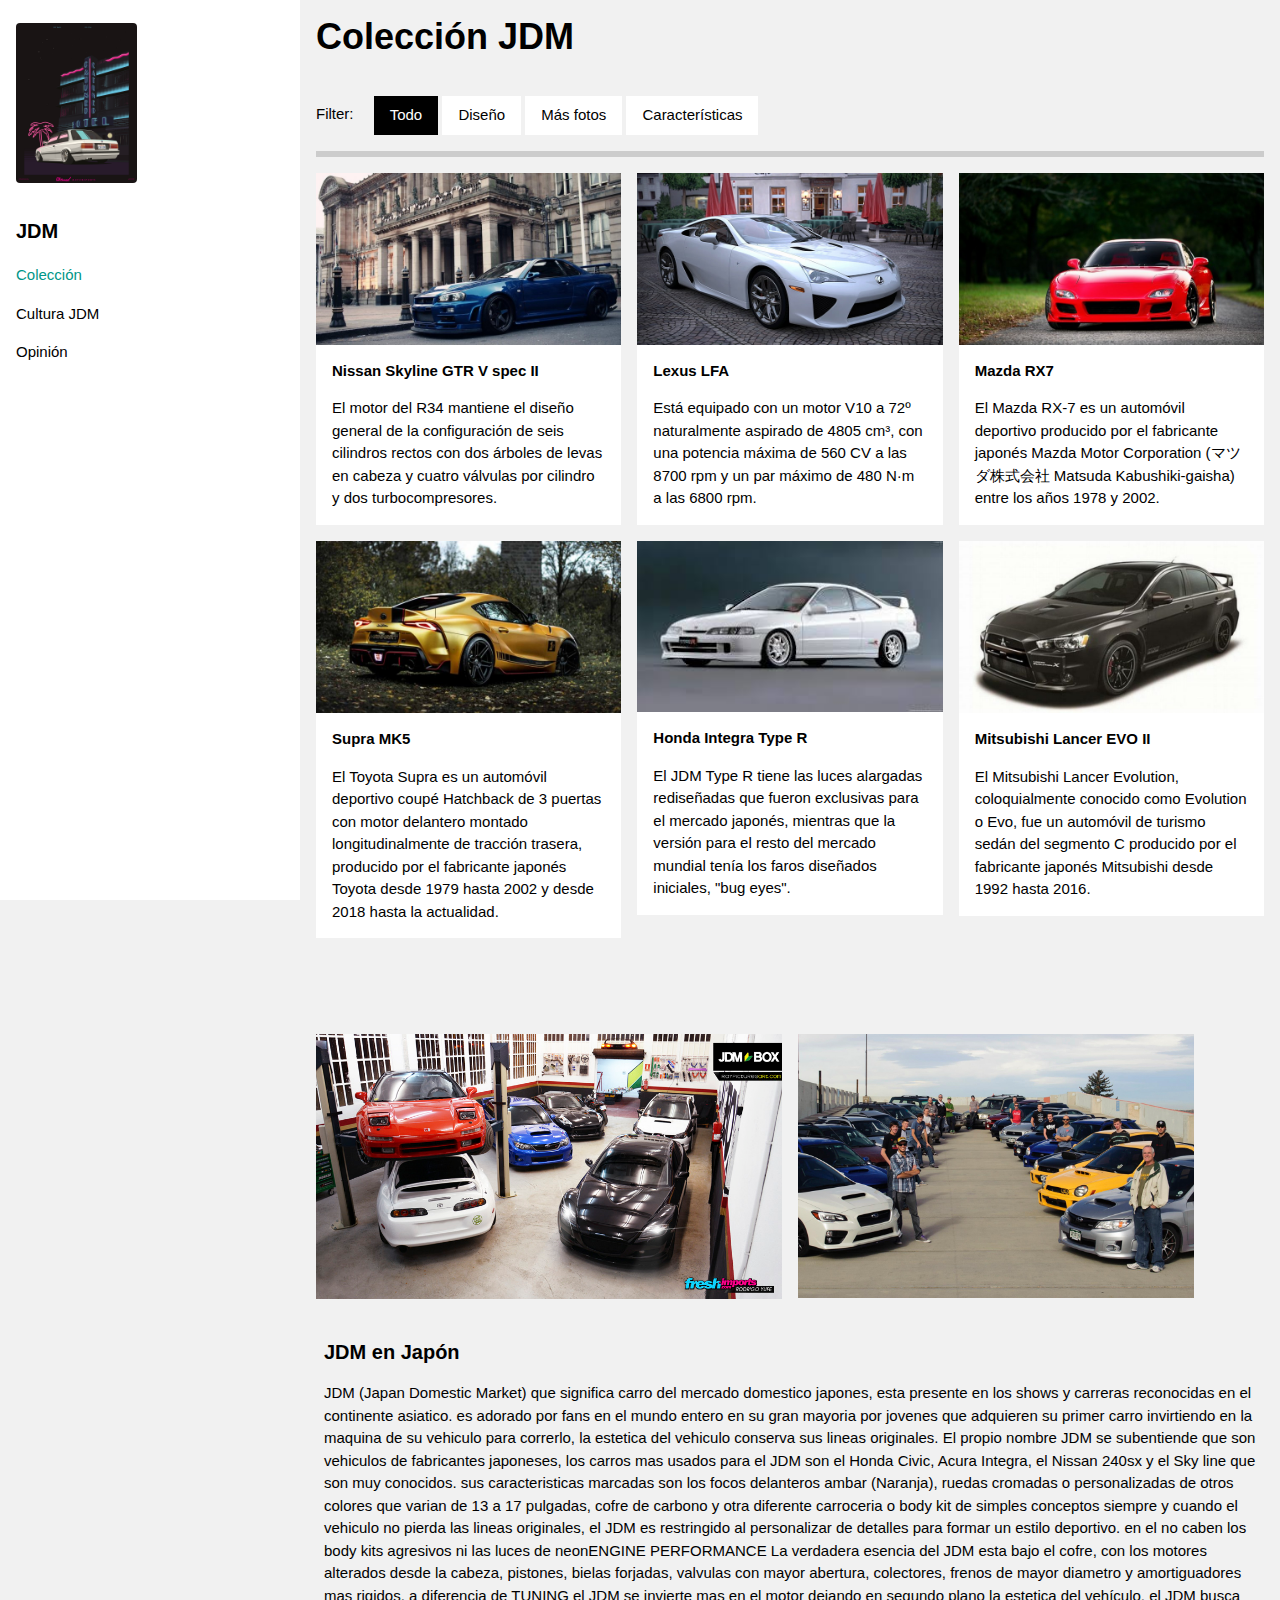
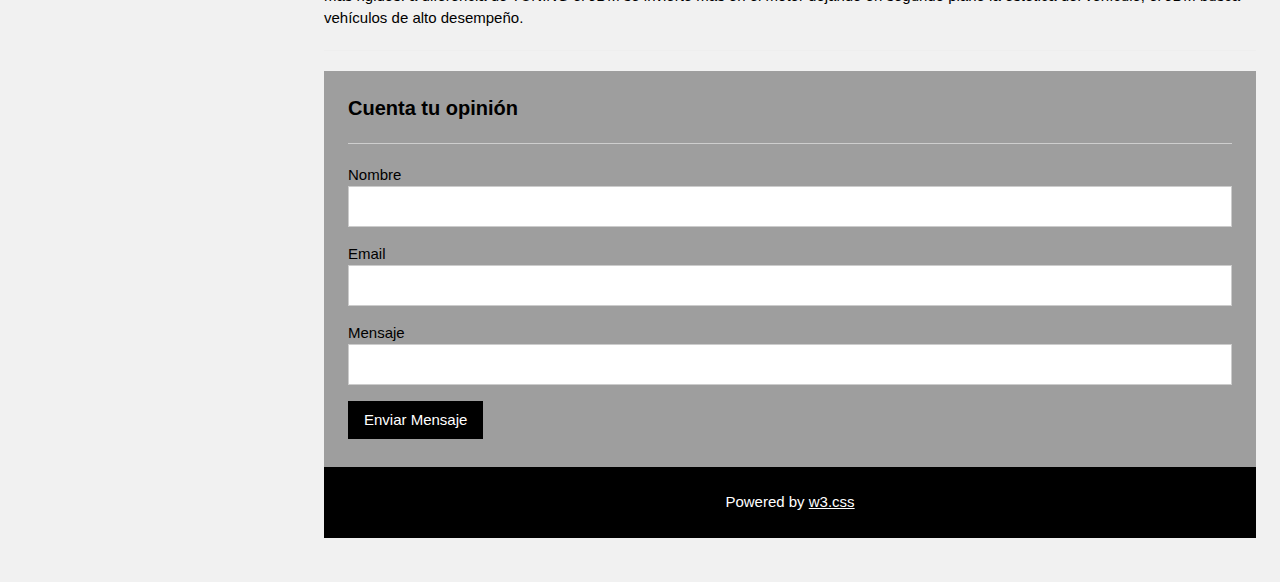
==== index.html @ bf52e8bb "Actividad 2" ====
<!DOCTYPE html>
<html>
<title>JDM Zakariya</title>
<meta charset="UTF-8">
<meta name="viewport" content="width=device-width, initial-scale=1">
<link rel="stylesheet" href="estilo.css">
<link rel="stylesheet" href="googleapi.css">
<link rel="stylesheet" href="cloudflare.css">
<style>
body,h1,h2,h3,h4,h5,h6 {font-family: "Raleway", sans-serif}
</style>
<body class="w3-light-grey w3-content" style="max-width:1600px">

<!-- Sidebar/menu -->
<nav class="w3-sidebar w3-collapse w3-white w3-animate-left" style="z-index:3;width:300px;" id="mySidebar"><br>
  <div class="w3-container">
    <a href="#" onclick="w3_close()" class="w3-hide-large w3-right w3-jumbo w3-padding w3-hover-grey" title="close menu">
      <i class="fa fa-remove"></i>
    </a>
    <img src="img/logo.png" style="width:45%;" class="w3-round"><br><br>
    <h4><b>JDM</b></h4>
  </div>
  <div class="w3-bar-block">
    <a href="#coleccion" onclick="w3_close()" class="w3-bar-item w3-button w3-padding w3-text-teal">Colección</a> 
    <a href="#cultura" onclick="w3_close()" class="w3-bar-item w3-button w3-padding">Cultura JDM</a> 
    <a href="#contact" onclick="w3_close()" class="w3-bar-item w3-button w3-padding">Opinión</a>
  </div>
  
</nav>

<!-- Overlay effect when opening sidebar on small screens -->
<div class="w3-overlay w3-hide-large w3-animate-opacity" onclick="w3_close()" style="cursor:pointer" title="close side menu" id="myOverlay"></div>

<!-- !PAGE CONTENT! -->
<div class="w3-main" style="margin-left:300px">

  <!-- Header -->
  <header id="coleccion">
    <a href="#"><img src="" style="width:65px;" class="w3-circle w3-right w3-margin w3-hide-large w3-hover-opacity"></a>
    <span class="w3-button w3-hide-large w3-xxlarge w3-hover-text-grey" onclick="w3_open()"><i class="fa fa-bars"></i></span>
    <div class="w3-container">
    <h1><b>Colección JDM</b></h1>
    <div class="w3-section w3-bottombar w3-padding-16">
      <span class="w3-margin-right">Filter:</span> 
      <button class="w3-button w3-black">Todo</button>
      <button class="w3-button w3-white">Diseño</button>
      <button class="w3-button w3-white w3-hide-small">Más fotos</button>
      <button class="w3-button w3-white w3-hide-small">Características</button>
    </div>
    </div>
  </header>
  
  <!-- First Photo Grid-->
  <div class="w3-row-padding">
    <div class="w3-third w3-container w3-margin-bottom">
      <img src="img/Nissan Skyline GTR V spec II.jpg" alt="Norway" style="width:100%" class="w3-hover-opacity">
      <div class="w3-container w3-white">
        <p><b>Nissan Skyline GTR V spec II</b></p>
        <p>El motor del R34 mantiene el diseño general de la configuración de seis cilindros rectos con dos árboles de levas en cabeza y cuatro válvulas por cilindro y dos turbocompresores.</p>
      </div>
    </div>
    <div class="w3-third w3-container w3-margin-bottom">
      <img src="img/Lexus LFA.jpg" alt="Norway" style="width:100%" class="w3-hover-opacity">
      <div class="w3-container w3-white">
        <p><b>Lexus LFA</b></p>
        <p>Está equipado con un motor V10 a 72º naturalmente aspirado de 4805 cm³, con una potencia máxima de 560 CV a las 8700 rpm y un par máximo de 480 N·m a las 6800 rpm.</p>
      </div>
    </div>
    <div class="w3-third w3-container">
      <img src="img/Mazda RX7.jpg" alt="Norway" style="width:100%" class="w3-hover-opacity">
      <div class="w3-container w3-white">
        <p><b>Mazda RX7</b></p>
        <p>El Mazda RX-7 es un automóvil deportivo producido por el fabricante japonés Mazda Motor Corporation (マツダ株式会社 Matsuda Kabushiki-gaisha) entre los años 1978 y 2002.</p>
      </div>
    </div>
  </div>
  
  <!-- Second Photo Grid-->
  <div class="w3-row-padding">
    <div class="w3-third w3-container w3-margin-bottom">
      <img src="img/Toyota Supra mk5.jpg" alt="Norway" style="width:100%" class="w3-hover-opacity">
      <div class="w3-container w3-white">
        <p><b>Supra MK5</b></p>
        <p>El Toyota Supra es un automóvil deportivo coupé Hatchback de 3 puertas con motor delantero montado longitudinalmente de tracción trasera, producido por el fabricante japonés Toyota desde 1979 hasta 2002 y desde 2018 hasta la actualidad.</p>
      </div>
    </div>
    <div class="w3-third w3-container w3-margin-bottom">
      <img src="img/Honda Integra Type R.jfif" alt="Norway" style="width:100%" class="w3-hover-opacity">
      <div class="w3-container w3-white">
        <p><b>Honda Integra Type R</b></p>
        <p>El JDM Type R tiene las luces alargadas rediseñadas que fueron exclusivas para el mercado japonés, mientras que la versión para el resto del mercado mundial tenía los faros diseñados iniciales, "bug eyes".</p>
      </div>
    </div>
    <div class="w3-third w3-container">
      <img src="img/Mitsubishi Lancer EVO II.jpg" alt="Norway" style="width:100%" class="w3-hover-opacity">
      <div class="w3-container w3-white">
        <p><b>Mitsubishi Lancer EVO II</b></p>
        <p>El Mitsubishi Lancer Evolution, coloquialmente conocido como Evolution o Evo, fue un automóvil de turismo sedán del segmento C producido por el fabricante japonés Mitsubishi desde 1992 hasta 2016.</p>
      </div>
    </div>
  </div>

  <!-- Pagination -->
  <div class="w3-center w3-padding-32">
  </div>

  <!-- Images of Me -->
  <div class="w3-row-padding w3-padding-16" id="cultura">
    <div class="w3-col m6">
      <img src="img/jdm1.jpg" alt="Me" style="width:100%">
    </div>
    <div class="w3-col m6">
      <img src="img/jdm2.jpg" alt="Me" style="width:85%">
    </div>
  </div>

  <div class="w3-container w3-padding-large" style="margin-bottom:32px">
    <h4><b>JDM en Japón</b></h4>
    <p>JDM (Japan Domestic Market) que significa carro del mercado domestico japones, esta presente en los shows y carreras reconocidas en el continente asiatico. es adorado por fans en el mundo entero en su gran mayoria por jovenes que adquieren su primer carro invirtiendo en la maquina de su vehiculo para correrlo, la estetica del vehiculo conserva sus lineas originales. El propio nombre JDM se subentiende que son vehiculos de fabricantes japoneses, los carros mas usados para el JDM son el Honda Civic, Acura Integra, el Nissan 240sx y el Sky line que son muy conocidos. sus caracteristicas marcadas son los focos delanteros ambar (Naranja), ruedas cromadas o personalizadas de otros colores que varian de 13 a 17 pulgadas, cofre de carbono y otra diferente carroceria o body kit de simples conceptos siempre y cuando el vehiculo no pierda las lineas originales, el JDM es restringido al personalizar de detalles para formar un estilo deportivo. en el no caben los body kits agresivos ni las luces de neonENGINE PERFORMANCE La verdadera esencia del JDM esta bajo el cofre, con los motores alterados desde la cabeza, pistones, bielas forjadas, valvulas con mayor abertura, colectores, frenos de mayor diametro y amortiguadores mas rigidos. a diferencia de TUNING el JDM se invierte mas en el motor dejando en segundo plano la estetica del vehículo, el JDM busca vehículos de alto desempeño.</p>
    <hr>
  
  <!-- Contact Section -->
  <div class="w3-container w3-padding-large w3-grey">
    <h4 id="contact"><b>Cuenta tu opinión</b></h4>
    <hr class="w3-opacity">
    <form action="/action_page.php" target="_blank">
      <div class="w3-section">
        <label>Nombre</label>
        <input class="w3-input w3-border" type="text" name="Name" required>
      </div>
      <div class="w3-section">
        <label>Email</label>
        <input class="w3-input w3-border" type="text" name="Email" required>
      </div>
      <div class="w3-section">
        <label>Mensaje</label>
        <input class="w3-input w3-border" type="text" name="Message" required>
      </div>
      <button type="submit" class="w3-button w3-black w3-margin-bottom">Enviar Mensaje</button>
    </form>
  </div>

  <!-- Footer --> 
  <div class="w3-black w3-center w3-padding-24">Powered by <a href="https://www.w3schools.com/w3css/default.asp" title="W3.CSS" target="_blank" class="w3-hover-opacity">w3.css</a></div>

<!-- End page content -->
</div>

<script>
// Script to open and close sidebar
function w3_open() {
    document.getElementById("mySidebar").style.display = "block";
    document.getElementById("myOverlay").style.display = "block";
}
 
function w3_close() {
    document.getElementById("mySidebar").style.display = "none";
    document.getElementById("myOverlay").style.display = "none";
}
</script>

</body>
</html>
---- estilo.css ----
/* W3.CSS 4.15 December 2020 by Jan Egil and Borge Refsnes */
html{box-sizing:border-box}*,*:before,*:after{box-sizing:inherit}
/* Extract from normalize.css by Nicolas Gallagher and Jonathan Neal git.io/normalize */
html{-ms-text-size-adjust:100%;-webkit-text-size-adjust:100%}body{margin:0}
article,aside,details,figcaption,figure,footer,header,main,menu,nav,section{display:block}summary{display:list-item}
audio,canvas,progress,video{display:inline-block}progress{vertical-align:baseline}
audio:not([controls]){display:none;height:0}[hidden],template{display:none}
a{background-color:transparent}a:active,a:hover{outline-width:0}
abbr[title]{border-bottom:none;text-decoration:underline;text-decoration:underline dotted}
b,strong{font-weight:bolder}dfn{font-style:italic}mark{background:#ff0;color:#000}
small{font-size:80%}sub,sup{font-size:75%;line-height:0;position:relative;vertical-align:baseline}
sub{bottom:-0.25em}sup{top:-0.5em}figure{margin:1em 40px}img{border-style:none}
code,kbd,pre,samp{font-family:monospace,monospace;font-size:1em}hr{box-sizing:content-box;height:0;overflow:visible}
button,input,select,textarea,optgroup{font:inherit;margin:0}optgroup{font-weight:bold}
button,input{overflow:visible}button,select{text-transform:none}
button,[type=button],[type=reset],[type=submit]{-webkit-appearance:button}
button::-moz-focus-inner,[type=button]::-moz-focus-inner,[type=reset]::-moz-focus-inner,[type=submit]::-moz-focus-inner{border-style:none;padding:0}
button:-moz-focusring,[type=button]:-moz-focusring,[type=reset]:-moz-focusring,[type=submit]:-moz-focusring{outline:1px dotted ButtonText}
fieldset{border:1px solid #c0c0c0;margin:0 2px;padding:.35em .625em .75em}
legend{color:inherit;display:table;max-width:100%;padding:0;white-space:normal}textarea{overflow:auto}
[type=checkbox],[type=radio]{padding:0}
[type=number]::-webkit-inner-spin-button,[type=number]::-webkit-outer-spin-button{height:auto}
[type=search]{-webkit-appearance:textfield;outline-offset:-2px}
[type=search]::-webkit-search-decoration{-webkit-appearance:none}
::-webkit-file-upload-button{-webkit-appearance:button;font:inherit}
/* End extract */
html,body{font-family:Verdana,sans-serif;font-size:15px;line-height:1.5}html{overflow-x:hidden}
h1{font-size:36px}h2{font-size:30px}h3{font-size:24px}h4{font-size:20px}h5{font-size:18px}h6{font-size:16px}
.w3-serif{font-family:serif}.w3-sans-serif{font-family:sans-serif}.w3-cursive{font-family:cursive}.w3-monospace{font-family:monospace}
h1,h2,h3,h4,h5,h6{font-family:"Segoe UI",Arial,sans-serif;font-weight:400;margin:10px 0}.w3-wide{letter-spacing:4px}
hr{border:0;border-top:1px solid #eee;margin:20px 0}
.w3-image{max-width:100%;height:auto}img{vertical-align:middle}a{color:inherit}
.w3-table,.w3-table-all{border-collapse:collapse;border-spacing:0;width:100%;display:table}.w3-table-all{border:1px solid #ccc}
.w3-bordered tr,.w3-table-all tr{border-bottom:1px solid #ddd}.w3-striped tbody tr:nth-child(even){background-color:#f1f1f1}
.w3-table-all tr:nth-child(odd){background-color:#fff}.w3-table-all tr:nth-child(even){background-color:#f1f1f1}
.w3-hoverable tbody tr:hover,.w3-ul.w3-hoverable li:hover{background-color:#ccc}.w3-centered tr th,.w3-centered tr td{text-align:center}
.w3-table td,.w3-table th,.w3-table-all td,.w3-table-all th{padding:8px 8px;display:table-cell;text-align:left;vertical-align:top}
.w3-table th:first-child,.w3-table td:first-child,.w3-table-all th:first-child,.w3-table-all td:first-child{padding-left:16px}
.w3-btn,.w3-button{border:none;display:inline-block;padding:8px 16px;vertical-align:middle;overflow:hidden;text-decoration:none;color:inherit;background-color:inherit;text-align:center;cursor:pointer;white-space:nowrap}
.w3-btn:hover{box-shadow:0 8px 16px 0 rgba(0,0,0,0.2),0 6px 20px 0 rgba(0,0,0,0.19)}
.w3-btn,.w3-button{-webkit-touch-callout:none;-webkit-user-select:none;-khtml-user-select:none;-moz-user-select:none;-ms-user-select:none;user-select:none}   
.w3-disabled,.w3-btn:disabled,.w3-button:disabled{cursor:not-allowed;opacity:0.3}.w3-disabled *,:disabled *{pointer-events:none}
.w3-btn.w3-disabled:hover,.w3-btn:disabled:hover{box-shadow:none}
.w3-badge,.w3-tag{background-color:#000;color:#fff;display:inline-block;padding-left:8px;padding-right:8px;text-align:center}.w3-badge{border-radius:50%}
.w3-ul{list-style-type:none;padding:0;margin:0}.w3-ul li{padding:8px 16px;border-bottom:1px solid #ddd}.w3-ul li:last-child{border-bottom:none}
.w3-tooltip,.w3-display-container{position:relative}.w3-tooltip .w3-text{display:none}.w3-tooltip:hover .w3-text{display:inline-block}
.w3-ripple:active{opacity:0.5}.w3-ripple{transition:opacity 0s}
.w3-input{padding:8px;display:block;border:none;border-bottom:1px solid #ccc;width:100%}
.w3-select{padding:9px 0;width:100%;border:none;border-bottom:1px solid #ccc}
.w3-dropdown-click,.w3-dropdown-hover{position:relative;display:inline-block;cursor:pointer}
.w3-dropdown-hover:hover .w3-dropdown-content{display:block}
.w3-dropdown-hover:first-child,.w3-dropdown-click:hover{background-color:#ccc;color:#000}
.w3-dropdown-hover:hover > .w3-button:first-child,.w3-dropdown-click:hover > .w3-button:first-child{background-color:#ccc;color:#000}
.w3-dropdown-content{cursor:auto;color:#000;background-color:#fff;display:none;position:absolute;min-width:160px;margin:0;padding:0;z-index:1}
.w3-check,.w3-radio{width:24px;height:24px;position:relative;top:6px}
.w3-sidebar{height:100%;width:200px;background-color:#fff;position:fixed!important;z-index:1;overflow:auto}
.w3-bar-block .w3-dropdown-hover,.w3-bar-block .w3-dropdown-click{width:100%}
.w3-bar-block .w3-dropdown-hover .w3-dropdown-content,.w3-bar-block .w3-dropdown-click .w3-dropdown-content{min-width:100%}
.w3-bar-block .w3-dropdown-hover .w3-button,.w3-bar-block .w3-dropdown-click .w3-button{width:100%;text-align:left;padding:8px 16px}
.w3-main,#main{transition:margin-left .4s}
.w3-modal{z-index:3;display:none;padding-top:100px;position:fixed;left:0;top:0;width:100%;height:100%;overflow:auto;background-color:rgb(0,0,0);background-color:rgba(0,0,0,0.4)}
.w3-modal-content{margin:auto;background-color:#fff;position:relative;padding:0;outline:0;width:600px}
.w3-bar{width:100%;overflow:hidden}.w3-center .w3-bar{display:inline-block;width:auto}
.w3-bar .w3-bar-item{padding:8px 16px;float:left;width:auto;border:none;display:block;outline:0}
.w3-bar .w3-dropdown-hover,.w3-bar .w3-dropdown-click{position:static;float:left}
.w3-bar .w3-button{white-space:normal}
.w3-bar-block .w3-bar-item{width:100%;display:block;padding:8px 16px;text-align:left;border:none;white-space:normal;float:none;outline:0}
.w3-bar-block.w3-center .w3-bar-item{text-align:center}.w3-block{display:block;width:100%}
.w3-responsive{display:block;overflow-x:auto}
.w3-container:after,.w3-container:before,.w3-panel:after,.w3-panel:before,.w3-row:after,.w3-row:before,.w3-row-padding:after,.w3-row-padding:before,
.w3-cell-row:before,.w3-cell-row:after,.w3-clear:after,.w3-clear:before,.w3-bar:before,.w3-bar:after{content:"";display:table;clear:both}
.w3-col,.w3-half,.w3-third,.w3-twothird,.w3-threequarter,.w3-quarter{float:left;width:100%}
.w3-col.s1{width:8.33333%}.w3-col.s2{width:16.66666%}.w3-col.s3{width:24.99999%}.w3-col.s4{width:33.33333%}
.w3-col.s5{width:41.66666%}.w3-col.s6{width:49.99999%}.w3-col.s7{width:58.33333%}.w3-col.s8{width:66.66666%}
.w3-col.s9{width:74.99999%}.w3-col.s10{width:83.33333%}.w3-col.s11{width:91.66666%}.w3-col.s12{width:99.99999%}
@media (min-width:601px){.w3-col.m1{width:8.33333%}.w3-col.m2{width:16.66666%}.w3-col.m3,.w3-quarter{width:24.99999%}.w3-col.m4,.w3-third{width:33.33333%}
.w3-col.m5{width:41.66666%}.w3-col.m6,.w3-half{width:49.99999%}.w3-col.m7{width:58.33333%}.w3-col.m8,.w3-twothird{width:66.66666%}
.w3-col.m9,.w3-threequarter{width:74.99999%}.w3-col.m10{width:83.33333%}.w3-col.m11{width:91.66666%}.w3-col.m12{width:99.99999%}}
@media (min-width:993px){.w3-col.l1{width:8.33333%}.w3-col.l2{width:16.66666%}.w3-col.l3{width:24.99999%}.w3-col.l4{width:33.33333%}
.w3-col.l5{width:41.66666%}.w3-col.l6{width:49.99999%}.w3-col.l7{width:58.33333%}.w3-col.l8{width:66.66666%}
.w3-col.l9{width:74.99999%}.w3-col.l10{width:83.33333%}.w3-col.l11{width:91.66666%}.w3-col.l12{width:99.99999%}}
.w3-rest{overflow:hidden}.w3-stretch{margin-left:-16px;margin-right:-16px}
.w3-content,.w3-auto{margin-left:auto;margin-right:auto}.w3-content{max-width:980px}.w3-auto{max-width:1140px}
.w3-cell-row{display:table;width:100%}.w3-cell{display:table-cell}
.w3-cell-top{vertical-align:top}.w3-cell-middle{vertical-align:middle}.w3-cell-bottom{vertical-align:bottom}
.w3-hide{display:none!important}.w3-show-block,.w3-show{display:block!important}.w3-show-inline-block{display:inline-block!important}
@media (max-width:1205px){.w3-auto{max-width:95%}}
@media (max-width:600px){.w3-modal-content{margin:0 10px;width:auto!important}.w3-modal{padding-top:30px}
.w3-dropdown-hover.w3-mobile .w3-dropdown-content,.w3-dropdown-click.w3-mobile .w3-dropdown-content{position:relative}	
.w3-hide-small{display:none!important}.w3-mobile{display:block;width:100%!important}.w3-bar-item.w3-mobile,.w3-dropdown-hover.w3-mobile,.w3-dropdown-click.w3-mobile{text-align:center}
.w3-dropdown-hover.w3-mobile,.w3-dropdown-hover.w3-mobile .w3-btn,.w3-dropdown-hover.w3-mobile .w3-button,.w3-dropdown-click.w3-mobile,.w3-dropdown-click.w3-mobile .w3-btn,.w3-dropdown-click.w3-mobile .w3-button{width:100%}}
@media (max-width:768px){.w3-modal-content{width:500px}.w3-modal{padding-top:50px}}
@media (min-width:993px){.w3-modal-content{width:900px}.w3-hide-large{display:none!important}.w3-sidebar.w3-collapse{display:block!important}}
@media (max-width:992px) and (min-width:601px){.w3-hide-medium{display:none!important}}
@media (max-width:992px){.w3-sidebar.w3-collapse{display:none}.w3-main{margin-left:0!important;margin-right:0!important}.w3-auto{max-width:100%}}
.w3-top,.w3-bottom{position:fixed;width:100%;z-index:1}.w3-top{top:0}.w3-bottom{bottom:0}
.w3-overlay{position:fixed;display:none;width:100%;height:100%;top:0;left:0;right:0;bottom:0;background-color:rgba(0,0,0,0.5);z-index:2}
.w3-display-topleft{position:absolute;left:0;top:0}.w3-display-topright{position:absolute;right:0;top:0}
.w3-display-bottomleft{position:absolute;left:0;bottom:0}.w3-display-bottomright{position:absolute;right:0;bottom:0}
.w3-display-middle{position:absolute;top:50%;left:50%;transform:translate(-50%,-50%);-ms-transform:translate(-50%,-50%)}
.w3-display-left{position:absolute;top:50%;left:0%;transform:translate(0%,-50%);-ms-transform:translate(-0%,-50%)}
.w3-display-right{position:absolute;top:50%;right:0%;transform:translate(0%,-50%);-ms-transform:translate(0%,-50%)}
.w3-display-topmiddle{position:absolute;left:50%;top:0;transform:translate(-50%,0%);-ms-transform:translate(-50%,0%)}
.w3-display-bottommiddle{position:absolute;left:50%;bottom:0;transform:translate(-50%,0%);-ms-transform:translate(-50%,0%)}
.w3-display-container:hover .w3-display-hover{display:block}.w3-display-container:hover span.w3-display-hover{display:inline-block}.w3-display-hover{display:none}
.w3-display-position{position:absolute}
.w3-circle{border-radius:50%}
.w3-round-small{border-radius:2px}.w3-round,.w3-round-medium{border-radius:4px}.w3-round-large{border-radius:8px}.w3-round-xlarge{border-radius:16px}.w3-round-xxlarge{border-radius:32px}
.w3-row-padding,.w3-row-padding>.w3-half,.w3-row-padding>.w3-third,.w3-row-padding>.w3-twothird,.w3-row-padding>.w3-threequarter,.w3-row-padding>.w3-quarter,.w3-row-padding>.w3-col{padding:0 8px}
.w3-container,.w3-panel{padding:0.01em 16px}.w3-panel{margin-top:16px;margin-bottom:16px}
.w3-code,.w3-codespan{font-family:Consolas,"courier new";font-size:16px}
.w3-code{width:auto;background-color:#fff;padding:8px 12px;border-left:4px solid #4CAF50;word-wrap:break-word}
.w3-codespan{color:crimson;background-color:#f1f1f1;padding-left:4px;padding-right:4px;font-size:110%}
.w3-card,.w3-card-2{box-shadow:0 2px 5px 0 rgba(0,0,0,0.16),0 2px 10px 0 rgba(0,0,0,0.12)}
.w3-card-4,.w3-hover-shadow:hover{box-shadow:0 4px 10px 0 rgba(0,0,0,0.2),0 4px 20px 0 rgba(0,0,0,0.19)}
.w3-spin{animation:w3-spin 2s infinite linear}@keyframes w3-spin{0%{transform:rotate(0deg)}100%{transform:rotate(359deg)}}
.w3-animate-fading{animation:fading 10s infinite}@keyframes fading{0%{opacity:0}50%{opacity:1}100%{opacity:0}}
.w3-animate-opacity{animation:opac 0.8s}@keyframes opac{from{opacity:0} to{opacity:1}}
.w3-animate-top{position:relative;animation:animatetop 0.4s}@keyframes animatetop{from{top:-300px;opacity:0} to{top:0;opacity:1}}
.w3-animate-left{position:relative;animation:animateleft 0.4s}@keyframes animateleft{from{left:-300px;opacity:0} to{left:0;opacity:1}}
.w3-animate-right{position:relative;animation:animateright 0.4s}@keyframes animateright{from{right:-300px;opacity:0} to{right:0;opacity:1}}
.w3-animate-bottom{position:relative;animation:animatebottom 0.4s}@keyframes animatebottom{from{bottom:-300px;opacity:0} to{bottom:0;opacity:1}}
.w3-animate-zoom {animation:animatezoom 0.6s}@keyframes animatezoom{from{transform:scale(0)} to{transform:scale(1)}}
.w3-animate-input{transition:width 0.4s ease-in-out}.w3-animate-input:focus{width:100%!important}
.w3-opacity,.w3-hover-opacity:hover{opacity:0.60}.w3-opacity-off,.w3-hover-opacity-off:hover{opacity:1}
.w3-opacity-max{opacity:0.25}.w3-opacity-min{opacity:0.75}
.w3-greyscale-max,.w3-grayscale-max,.w3-hover-greyscale:hover,.w3-hover-grayscale:hover{filter:grayscale(100%)}
.w3-greyscale,.w3-grayscale{filter:grayscale(75%)}.w3-greyscale-min,.w3-grayscale-min{filter:grayscale(50%)}
.w3-sepia{filter:sepia(75%)}.w3-sepia-max,.w3-hover-sepia:hover{filter:sepia(100%)}.w3-sepia-min{filter:sepia(50%)}
.w3-tiny{font-size:10px!important}.w3-small{font-size:12px!important}.w3-medium{font-size:15px!important}.w3-large{font-size:18px!important}
.w3-xlarge{font-size:24px!important}.w3-xxlarge{font-size:36px!important}.w3-xxxlarge{font-size:48px!important}.w3-jumbo{font-size:64px!important}
.w3-left-align{text-align:left!important}.w3-right-align{text-align:right!important}.w3-justify{text-align:justify!important}.w3-center{text-align:center!important}
.w3-border-0{border:0!important}.w3-border{border:1px solid #ccc!important}
.w3-border-top{border-top:1px solid #ccc!important}.w3-border-bottom{border-bottom:1px solid #ccc!important}
.w3-border-left{border-left:1px solid #ccc!important}.w3-border-right{border-right:1px solid #ccc!important}
.w3-topbar{border-top:6px solid #ccc!important}.w3-bottombar{border-bottom:6px solid #ccc!important}
.w3-leftbar{border-left:6px solid #ccc!important}.w3-rightbar{border-right:6px solid #ccc!important}
.w3-section,.w3-code{margin-top:16px!important;margin-bottom:16px!important}
.w3-margin{margin:16px!important}.w3-margin-top{margin-top:16px!important}.w3-margin-bottom{margin-bottom:16px!important}
.w3-margin-left{margin-left:16px!important}.w3-margin-right{margin-right:16px!important}
.w3-padding-small{padding:4px 8px!important}.w3-padding{padding:8px 16px!important}.w3-padding-large{padding:12px 24px!important}
.w3-padding-16{padding-top:16px!important;padding-bottom:16px!important}.w3-padding-24{padding-top:24px!important;padding-bottom:24px!important}
.w3-padding-32{padding-top:32px!important;padding-bottom:32px!important}.w3-padding-48{padding-top:48px!important;padding-bottom:48px!important}
.w3-padding-64{padding-top:64px!important;padding-bottom:64px!important}
.w3-padding-top-64{padding-top:64px!important}.w3-padding-top-48{padding-top:48px!important}
.w3-padding-top-32{padding-top:32px!important}.w3-padding-top-24{padding-top:24px!important}
.w3-left{float:left!important}.w3-right{float:right!important}
.w3-button:hover{color:#000!important;background-color:#ccc!important}
.w3-transparent,.w3-hover-none:hover{background-color:transparent!important}
.w3-hover-none:hover{box-shadow:none!important}
/* Colors */
.w3-amber,.w3-hover-amber:hover{color:#000!important;background-color:#ffc107!important}
.w3-aqua,.w3-hover-aqua:hover{color:#000!important;background-color:#00ffff!important}
.w3-blue,.w3-hover-blue:hover{color:#fff!important;background-color:#2196F3!important}
.w3-light-blue,.w3-hover-light-blue:hover{color:#000!important;background-color:#87CEEB!important}
.w3-brown,.w3-hover-brown:hover{color:#fff!important;background-color:#795548!important}
.w3-cyan,.w3-hover-cyan:hover{color:#000!important;background-color:#00bcd4!important}
.w3-blue-grey,.w3-hover-blue-grey:hover,.w3-blue-gray,.w3-hover-blue-gray:hover{color:#fff!important;background-color:#607d8b!important}
.w3-green,.w3-hover-green:hover{color:#fff!important;background-color:#4CAF50!important}
.w3-light-green,.w3-hover-light-green:hover{color:#000!important;background-color:#8bc34a!important}
.w3-indigo,.w3-hover-indigo:hover{color:#fff!important;background-color:#3f51b5!important}
.w3-khaki,.w3-hover-khaki:hover{color:#000!important;background-color:#f0e68c!important}
.w3-lime,.w3-hover-lime:hover{color:#000!important;background-color:#cddc39!important}
.w3-orange,.w3-hover-orange:hover{color:#000!important;background-color:#ff9800!important}
.w3-deep-orange,.w3-hover-deep-orange:hover{color:#fff!important;background-color:#ff5722!important}
.w3-pink,.w3-hover-pink:hover{color:#fff!important;background-color:#e91e63!important}
.w3-purple,.w3-hover-purple:hover{color:#fff!important;background-color:#9c27b0!important}
.w3-deep-purple,.w3-hover-deep-purple:hover{color:#fff!important;background-color:#673ab7!important}
.w3-red,.w3-hover-red:hover{color:#fff!important;background-color:#f44336!important}
.w3-sand,.w3-hover-sand:hover{color:#000!important;background-color:#fdf5e6!important}
.w3-teal,.w3-hover-teal:hover{color:#fff!important;background-color:#009688!important}
.w3-yellow,.w3-hover-yellow:hover{color:#000!important;background-color:#ffeb3b!important}
.w3-white,.w3-hover-white:hover{color:#000!important;background-color:#fff!important}
.w3-black,.w3-hover-black:hover{color:#fff!important;background-color:#000!important}
.w3-grey,.w3-hover-grey:hover,.w3-gray,.w3-hover-gray:hover{color:#000!important;background-color:#9e9e9e!important}
.w3-light-grey,.w3-hover-light-grey:hover,.w3-light-gray,.w3-hover-light-gray:hover{color:#000!important;background-color:#f1f1f1!important}
.w3-dark-grey,.w3-hover-dark-grey:hover,.w3-dark-gray,.w3-hover-dark-gray:hover{color:#fff!important;background-color:#616161!important}
.w3-pale-red,.w3-hover-pale-red:hover{color:#000!important;background-color:#ffdddd!important}
.w3-pale-green,.w3-hover-pale-green:hover{color:#000!important;background-color:#ddffdd!important}
.w3-pale-yellow,.w3-hover-pale-yellow:hover{color:#000!important;background-color:#ffffcc!important}
.w3-pale-blue,.w3-hover-pale-blue:hover{color:#000!important;background-color:#ddffff!important}
.w3-text-amber,.w3-hover-text-amber:hover{color:#ffc107!important}
.w3-text-aqua,.w3-hover-text-aqua:hover{color:#00ffff!important}
.w3-text-blue,.w3-hover-text-blue:hover{color:#2196F3!important}
.w3-text-light-blue,.w3-hover-text-light-blue:hover{color:#87CEEB!important}
.w3-text-brown,.w3-hover-text-brown:hover{color:#795548!important}
.w3-text-cyan,.w3-hover-text-cyan:hover{color:#00bcd4!important}
.w3-text-blue-grey,.w3-hover-text-blue-grey:hover,.w3-text-blue-gray,.w3-hover-text-blue-gray:hover{color:#607d8b!important}
.w3-text-green,.w3-hover-text-green:hover{color:#4CAF50!important}
.w3-text-light-green,.w3-hover-text-light-green:hover{color:#8bc34a!important}
.w3-text-indigo,.w3-hover-text-indigo:hover{color:#3f51b5!important}
.w3-text-khaki,.w3-hover-text-khaki:hover{color:#b4aa50!important}
.w3-text-lime,.w3-hover-text-lime:hover{color:#cddc39!important}
.w3-text-orange,.w3-hover-text-orange:hover{color:#ff9800!important}
.w3-text-deep-orange,.w3-hover-text-deep-orange:hover{color:#ff5722!important}
.w3-text-pink,.w3-hover-text-pink:hover{color:#e91e63!important}
.w3-text-purple,.w3-hover-text-purple:hover{color:#9c27b0!important}
.w3-text-deep-purple,.w3-hover-text-deep-purple:hover{color:#673ab7!important}
.w3-text-red,.w3-hover-text-red:hover{color:#f44336!important}
.w3-text-sand,.w3-hover-text-sand:hover{color:#fdf5e6!important}
.w3-text-teal,.w3-hover-text-teal:hover{color:#009688!important}
.w3-text-yellow,.w3-hover-text-yellow:hover{color:#d2be0e!important}
.w3-text-white,.w3-hover-text-white:hover{color:#fff!important}
.w3-text-black,.w3-hover-text-black:hover{color:#000!important}
.w3-text-grey,.w3-hover-text-grey:hover,.w3-text-gray,.w3-hover-text-gray:hover{color:#757575!important}
.w3-text-light-grey,.w3-hover-text-light-grey:hover,.w3-text-light-gray,.w3-hover-text-light-gray:hover{color:#f1f1f1!important}
.w3-text-dark-grey,.w3-hover-text-dark-grey:hover,.w3-text-dark-gray,.w3-hover-text-dark-gray:hover{color:#3a3a3a!important}
.w3-border-amber,.w3-hover-border-amber:hover{border-color:#ffc107!important}
.w3-border-aqua,.w3-hover-border-aqua:hover{border-color:#00ffff!important}
.w3-border-blue,.w3-hover-border-blue:hover{border-color:#2196F3!important}
.w3-border-light-blue,.w3-hover-border-light-blue:hover{border-color:#87CEEB!important}
.w3-border-brown,.w3-hover-border-brown:hover{border-color:#795548!important}
.w3-border-cyan,.w3-hover-border-cyan:hover{border-color:#00bcd4!important}
.w3-border-blue-grey,.w3-hover-border-blue-grey:hover,.w3-border-blue-gray,.w3-hover-border-blue-gray:hover{border-color:#607d8b!important}
.w3-border-green,.w3-hover-border-green:hover{border-color:#4CAF50!important}
.w3-border-light-green,.w3-hover-border-light-green:hover{border-color:#8bc34a!important}
.w3-border-indigo,.w3-hover-border-indigo:hover{border-color:#3f51b5!important}
.w3-border-khaki,.w3-hover-border-khaki:hover{border-color:#f0e68c!important}
.w3-border-lime,.w3-hover-border-lime:hover{border-color:#cddc39!important}
.w3-border-orange,.w3-hover-border-orange:hover{border-color:#ff9800!important}
.w3-border-deep-orange,.w3-hover-border-deep-orange:hover{border-color:#ff5722!important}
.w3-border-pink,.w3-hover-border-pink:hover{border-color:#e91e63!important}
.w3-border-purple,.w3-hover-border-purple:hover{border-color:#9c27b0!important}
.w3-border-deep-purple,.w3-hover-border-deep-purple:hover{border-color:#673ab7!important}
.w3-border-red,.w3-hover-border-red:hover{border-color:#f44336!important}
.w3-border-sand,.w3-hover-border-sand:hover{border-color:#fdf5e6!important}
.w3-border-teal,.w3-hover-border-teal:hover{border-color:#009688!important}
.w3-border-yellow,.w3-hover-border-yellow:hover{border-color:#ffeb3b!important}
.w3-border-white,.w3-hover-border-white:hover{border-color:#fff!important}
.w3-border-black,.w3-hover-border-black:hover{border-color:#000!important}
.w3-border-grey,.w3-hover-border-grey:hover,.w3-border-gray,.w3-hover-border-gray:hover{border-color:#9e9e9e!important}
.w3-border-light-grey,.w3-hover-border-light-grey:hover,.w3-border-light-gray,.w3-hover-border-light-gray:hover{border-color:#f1f1f1!important}
.w3-border-dark-grey,.w3-hover-border-dark-grey:hover,.w3-border-dark-gray,.w3-hover-border-dark-gray:hover{border-color:#616161!important}
.w3-border-pale-red,.w3-hover-border-pale-red:hover{border-color:#ffe7e7!important}.w3-border-pale-green,.w3-hover-border-pale-green:hover{border-color:#e7ffe7!important}
.w3-border-pale-yellow,.w3-hover-border-pale-yellow:hover{border-color:#ffffcc!important}.w3-border-pale-blue,.w3-hover-border-pale-blue:hover{border-color:#e7ffff!important}
---- googleapi.css ----
/* cyrillic-ext */
@font-face {
  font-family: 'Raleway';
  font-style: normal;
  font-weight: 400;
  src: url(https://fonts.gstatic.com/s/raleway/v19/1Ptxg8zYS_SKggPN4iEgvnHyvveLxVvaorCFPrEHJA.woff2) format('woff2');
  unicode-range: U+0460-052F, U+1C80-1C88, U+20B4, U+2DE0-2DFF, U+A640-A69F, U+FE2E-FE2F;
}
/* cyrillic */
@font-face {
  font-family: 'Raleway';
  font-style: normal;
  font-weight: 400;
  src: url(https://fonts.gstatic.com/s/raleway/v19/1Ptxg8zYS_SKggPN4iEgvnHyvveLxVvaorCMPrEHJA.woff2) format('woff2');
  unicode-range: U+0400-045F, U+0490-0491, U+04B0-04B1, U+2116;
}
/* vietnamese */
@font-face {
  font-family: 'Raleway';
  font-style: normal;
  font-weight: 400;
  src: url(https://fonts.gstatic.com/s/raleway/v19/1Ptxg8zYS_SKggPN4iEgvnHyvveLxVvaorCHPrEHJA.woff2) format('woff2');
  unicode-range: U+0102-0103, U+0110-0111, U+0128-0129, U+0168-0169, U+01A0-01A1, U+01AF-01B0, U+1EA0-1EF9, U+20AB;
}
/* latin-ext */
@font-face {
  font-family: 'Raleway';
  font-style: normal;
  font-weight: 400;
  src: url(https://fonts.gstatic.com/s/raleway/v19/1Ptxg8zYS_SKggPN4iEgvnHyvveLxVvaorCGPrEHJA.woff2) format('woff2');
  unicode-range: U+0100-024F, U+0259, U+1E00-1EFF, U+2020, U+20A0-20AB, U+20AD-20CF, U+2113, U+2C60-2C7F, U+A720-A7FF;
}
/* latin */
@font-face {
  font-family: 'Raleway';
  font-style: normal;
  font-weight: 400;
  src: url(https://fonts.gstatic.com/s/raleway/v19/1Ptxg8zYS_SKggPN4iEgvnHyvveLxVvaorCIPrE.woff2) format('woff2');
  unicode-range: U+0000-00FF, U+0131, U+0152-0153, U+02BB-02BC, U+02C6, U+02DA, U+02DC, U+2000-206F, U+2074, U+20AC, U+2122, U+2191, U+2193, U+2212, U+2215, U+FEFF, U+FFFD;
}
---- cloudflare.css ----
/*!
 *  Font Awesome 4.7.0 by @davegandy - http://fontawesome.io - @fontawesome
 *  License - http://fontawesome.io/license (Font: SIL OFL 1.1, CSS: MIT License)
 */@font-face{font-family:'FontAwesome';src:url('../fonts/fontawesome-webfont.eot?v=4.7.0');src:url('../fonts/fontawesome-webfont.eot?#iefix&v=4.7.0') format('embedded-opentype'),url('../fonts/fontawesome-webfont.woff2?v=4.7.0') format('woff2'),url('../fonts/fontawesome-webfont.woff?v=4.7.0') format('woff'),url('../fonts/fontawesome-webfont.ttf?v=4.7.0') format('truetype'),url('../fonts/fontawesome-webfont.svg?v=4.7.0#fontawesomeregular') format('svg');font-weight:normal;font-style:normal}.fa{display:inline-block;font:normal normal normal 14px/1 FontAwesome;font-size:inherit;text-rendering:auto;-webkit-font-smoothing:antialiased;-moz-osx-font-smoothing:grayscale}.fa-lg{font-size:1.33333333em;line-height:.75em;vertical-align:-15%}.fa-2x{font-size:2em}.fa-3x{font-size:3em}.fa-4x{font-size:4em}.fa-5x{font-size:5em}.fa-fw{width:1.28571429em;text-align:center}.fa-ul{padding-left:0;margin-left:2.14285714em;list-style-type:none}.fa-ul>li{position:relative}.fa-li{position:absolute;left:-2.14285714em;width:2.14285714em;top:.14285714em;text-align:center}.fa-li.fa-lg{left:-1.85714286em}.fa-border{padding:.2em .25em .15em;border:solid .08em #eee;border-radius:.1em}.fa-pull-left{float:left}.fa-pull-right{float:right}.fa.fa-pull-left{margin-right:.3em}.fa.fa-pull-right{margin-left:.3em}.pull-right{float:right}.pull-left{float:left}.fa.pull-left{margin-right:.3em}.fa.pull-right{margin-left:.3em}.fa-spin{-webkit-animation:fa-spin 2s infinite linear;animation:fa-spin 2s infinite linear}.fa-pulse{-webkit-animation:fa-spin 1s infinite steps(8);animation:fa-spin 1s infinite steps(8)}@-webkit-keyframes fa-spin{0%{-webkit-transform:rotate(0deg);transform:rotate(0deg)}100%{-webkit-transform:rotate(359deg);transform:rotate(359deg)}}@keyframes fa-spin{0%{-webkit-transform:rotate(0deg);transform:rotate(0deg)}100%{-webkit-transform:rotate(359deg);transform:rotate(359deg)}}.fa-rotate-90{-ms-filter:"progid:DXImageTransform.Microsoft.BasicImage(rotation=1)";-webkit-transform:rotate(90deg);-ms-transform:rotate(90deg);transform:rotate(90deg)}.fa-rotate-180{-ms-filter:"progid:DXImageTransform.Microsoft.BasicImage(rotation=2)";-webkit-transform:rotate(180deg);-ms-transform:rotate(180deg);transform:rotate(180deg)}.fa-rotate-270{-ms-filter:"progid:DXImageTransform.Microsoft.BasicImage(rotation=3)";-webkit-transform:rotate(270deg);-ms-transform:rotate(270deg);transform:rotate(270deg)}.fa-flip-horizontal{-ms-filter:"progid:DXImageTransform.Microsoft.BasicImage(rotation=0, mirror=1)";-webkit-transform:scale(-1, 1);-ms-transform:scale(-1, 1);transform:scale(-1, 1)}.fa-flip-vertical{-ms-filter:"progid:DXImageTransform.Microsoft.BasicImage(rotation=2, mirror=1)";-webkit-transform:scale(1, -1);-ms-transform:scale(1, -1);transform:scale(1, -1)}:root .fa-rotate-90,:root .fa-rotate-180,:root .fa-rotate-270,:root .fa-flip-horizontal,:root .fa-flip-vertical{filter:none}.fa-stack{position:relative;display:inline-block;width:2em;height:2em;line-height:2em;vertical-align:middle}.fa-stack-1x,.fa-stack-2x{position:absolute;left:0;width:100%;text-align:center}.fa-stack-1x{line-height:inherit}.fa-stack-2x{font-size:2em}.fa-inverse{color:#fff}.fa-glass:before{content:"\f000"}.fa-music:before{content:"\f001"}.fa-search:before{content:"\f002"}.fa-envelope-o:before{content:"\f003"}.fa-heart:before{content:"\f004"}.fa-star:before{content:"\f005"}.fa-star-o:before{content:"\f006"}.fa-user:before{content:"\f007"}.fa-film:before{content:"\f008"}.fa-th-large:before{content:"\f009"}.fa-th:before{content:"\f00a"}.fa-th-list:before{content:"\f00b"}.fa-check:before{content:"\f00c"}.fa-remove:before,.fa-close:before,.fa-times:before{content:"\f00d"}.fa-search-plus:before{content:"\f00e"}.fa-search-minus:before{content:"\f010"}.fa-power-off:before{content:"\f011"}.fa-signal:before{content:"\f012"}.fa-gear:before,.fa-cog:before{content:"\f013"}.fa-trash-o:before{content:"\f014"}.fa-home:before{content:"\f015"}.fa-file-o:before{content:"\f016"}.fa-clock-o:before{content:"\f017"}.fa-road:before{content:"\f018"}.fa-download:before{content:"\f019"}.fa-arrow-circle-o-down:before{content:"\f01a"}.fa-arrow-circle-o-up:before{content:"\f01b"}.fa-inbox:before{content:"\f01c"}.fa-play-circle-o:before{content:"\f01d"}.fa-rotate-right:before,.fa-repeat:before{content:"\f01e"}.fa-refresh:before{content:"\f021"}.fa-list-alt:before{content:"\f022"}.fa-lock:before{content:"\f023"}.fa-flag:before{content:"\f024"}.fa-headphones:before{content:"\f025"}.fa-volume-off:before{content:"\f026"}.fa-volume-down:before{content:"\f027"}.fa-volume-up:before{content:"\f028"}.fa-qrcode:before{content:"\f029"}.fa-barcode:before{content:"\f02a"}.fa-tag:before{content:"\f02b"}.fa-tags:before{content:"\f02c"}.fa-book:before{content:"\f02d"}.fa-bookmark:before{content:"\f02e"}.fa-print:before{content:"\f02f"}.fa-camera:before{content:"\f030"}.fa-font:before{content:"\f031"}.fa-bold:before{content:"\f032"}.fa-italic:before{content:"\f033"}.fa-text-height:before{content:"\f034"}.fa-text-width:before{content:"\f035"}.fa-align-left:before{content:"\f036"}.fa-align-center:before{content:"\f037"}.fa-align-right:before{content:"\f038"}.fa-align-justify:before{content:"\f039"}.fa-list:before{content:"\f03a"}.fa-dedent:before,.fa-outdent:before{content:"\f03b"}.fa-indent:before{content:"\f03c"}.fa-video-camera:before{content:"\f03d"}.fa-photo:before,.fa-image:before,.fa-picture-o:before{content:"\f03e"}.fa-pencil:before{content:"\f040"}.fa-map-marker:before{content:"\f041"}.fa-adjust:before{content:"\f042"}.fa-tint:before{content:"\f043"}.fa-edit:before,.fa-pencil-square-o:before{content:"\f044"}.fa-share-square-o:before{content:"\f045"}.fa-check-square-o:before{content:"\f046"}.fa-arrows:before{content:"\f047"}.fa-step-backward:before{content:"\f048"}.fa-fast-backward:before{content:"\f049"}.fa-backward:before{content:"\f04a"}.fa-play:before{content:"\f04b"}.fa-pause:before{content:"\f04c"}.fa-stop:before{content:"\f04d"}.fa-forward:before{content:"\f04e"}.fa-fast-forward:before{content:"\f050"}.fa-step-forward:before{content:"\f051"}.fa-eject:before{content:"\f052"}.fa-chevron-left:before{content:"\f053"}.fa-chevron-right:before{content:"\f054"}.fa-plus-circle:before{content:"\f055"}.fa-minus-circle:before{content:"\f056"}.fa-times-circle:before{content:"\f057"}.fa-check-circle:before{content:"\f058"}.fa-question-circle:before{content:"\f059"}.fa-info-circle:before{content:"\f05a"}.fa-crosshairs:before{content:"\f05b"}.fa-times-circle-o:before{content:"\f05c"}.fa-check-circle-o:before{content:"\f05d"}.fa-ban:before{content:"\f05e"}.fa-arrow-left:before{content:"\f060"}.fa-arrow-right:before{content:"\f061"}.fa-arrow-up:before{content:"\f062"}.fa-arrow-down:before{content:"\f063"}.fa-mail-forward:before,.fa-share:before{content:"\f064"}.fa-expand:before{content:"\f065"}.fa-compress:before{content:"\f066"}.fa-plus:before{content:"\f067"}.fa-minus:before{content:"\f068"}.fa-asterisk:before{content:"\f069"}.fa-exclamation-circle:before{content:"\f06a"}.fa-gift:before{content:"\f06b"}.fa-leaf:before{content:"\f06c"}.fa-fire:before{content:"\f06d"}.fa-eye:before{content:"\f06e"}.fa-eye-slash:before{content:"\f070"}.fa-warning:before,.fa-exclamation-triangle:before{content:"\f071"}.fa-plane:before{content:"\f072"}.fa-calendar:before{content:"\f073"}.fa-random:before{content:"\f074"}.fa-comment:before{content:"\f075"}.fa-magnet:before{content:"\f076"}.fa-chevron-up:before{content:"\f077"}.fa-chevron-down:before{content:"\f078"}.fa-retweet:before{content:"\f079"}.fa-shopping-cart:before{content:"\f07a"}.fa-folder:before{content:"\f07b"}.fa-folder-open:before{content:"\f07c"}.fa-arrows-v:before{content:"\f07d"}.fa-arrows-h:before{content:"\f07e"}.fa-bar-chart-o:before,.fa-bar-chart:before{content:"\f080"}.fa-twitter-square:before{content:"\f081"}.fa-facebook-square:before{content:"\f082"}.fa-camera-retro:before{content:"\f083"}.fa-key:before{content:"\f084"}.fa-gears:before,.fa-cogs:before{content:"\f085"}.fa-comments:before{content:"\f086"}.fa-thumbs-o-up:before{content:"\f087"}.fa-thumbs-o-down:before{content:"\f088"}.fa-star-half:before{content:"\f089"}.fa-heart-o:before{content:"\f08a"}.fa-sign-out:before{content:"\f08b"}.fa-linkedin-square:before{content:"\f08c"}.fa-thumb-tack:before{content:"\f08d"}.fa-external-link:before{content:"\f08e"}.fa-sign-in:before{content:"\f090"}.fa-trophy:before{content:"\f091"}.fa-github-square:before{content:"\f092"}.fa-upload:before{content:"\f093"}.fa-lemon-o:before{content:"\f094"}.fa-phone:before{content:"\f095"}.fa-square-o:before{content:"\f096"}.fa-bookmark-o:before{content:"\f097"}.fa-phone-square:before{content:"\f098"}.fa-twitter:before{content:"\f099"}.fa-facebook-f:before,.fa-facebook:before{content:"\f09a"}.fa-github:before{content:"\f09b"}.fa-unlock:before{content:"\f09c"}.fa-credit-card:before{content:"\f09d"}.fa-feed:before,.fa-rss:before{content:"\f09e"}.fa-hdd-o:before{content:"\f0a0"}.fa-bullhorn:before{content:"\f0a1"}.fa-bell:before{content:"\f0f3"}.fa-certificate:before{content:"\f0a3"}.fa-hand-o-right:before{content:"\f0a4"}.fa-hand-o-left:before{content:"\f0a5"}.fa-hand-o-up:before{content:"\f0a6"}.fa-hand-o-down:before{content:"\f0a7"}.fa-arrow-circle-left:before{content:"\f0a8"}.fa-arrow-circle-right:before{content:"\f0a9"}.fa-arrow-circle-up:before{content:"\f0aa"}.fa-arrow-circle-down:before{content:"\f0ab"}.fa-globe:before{content:"\f0ac"}.fa-wrench:before{content:"\f0ad"}.fa-tasks:before{content:"\f0ae"}.fa-filter:before{content:"\f0b0"}.fa-briefcase:before{content:"\f0b1"}.fa-arrows-alt:before{content:"\f0b2"}.fa-group:before,.fa-users:before{content:"\f0c0"}.fa-chain:before,.fa-link:before{content:"\f0c1"}.fa-cloud:before{content:"\f0c2"}.fa-flask:before{content:"\f0c3"}.fa-cut:before,.fa-scissors:before{content:"\f0c4"}.fa-copy:before,.fa-files-o:before{content:"\f0c5"}.fa-paperclip:before{content:"\f0c6"}.fa-save:before,.fa-floppy-o:before{content:"\f0c7"}.fa-square:before{content:"\f0c8"}.fa-navicon:before,.fa-reorder:before,.fa-bars:before{content:"\f0c9"}.fa-list-ul:before{content:"\f0ca"}.fa-list-ol:before{content:"\f0cb"}.fa-strikethrough:before{content:"\f0cc"}.fa-underline:before{content:"\f0cd"}.fa-table:before{content:"\f0ce"}.fa-magic:before{content:"\f0d0"}.fa-truck:before{content:"\f0d1"}.fa-pinterest:before{content:"\f0d2"}.fa-pinterest-square:before{content:"\f0d3"}.fa-google-plus-square:before{content:"\f0d4"}.fa-google-plus:before{content:"\f0d5"}.fa-money:before{content:"\f0d6"}.fa-caret-down:before{content:"\f0d7"}.fa-caret-up:before{content:"\f0d8"}.fa-caret-left:before{content:"\f0d9"}.fa-caret-right:before{content:"\f0da"}.fa-columns:before{content:"\f0db"}.fa-unsorted:before,.fa-sort:before{content:"\f0dc"}.fa-sort-down:before,.fa-sort-desc:before{content:"\f0dd"}.fa-sort-up:before,.fa-sort-asc:before{content:"\f0de"}.fa-envelope:before{content:"\f0e0"}.fa-linkedin:before{content:"\f0e1"}.fa-rotate-left:before,.fa-undo:before{content:"\f0e2"}.fa-legal:before,.fa-gavel:before{content:"\f0e3"}.fa-dashboard:before,.fa-tachometer:before{content:"\f0e4"}.fa-comment-o:before{content:"\f0e5"}.fa-comments-o:before{content:"\f0e6"}.fa-flash:before,.fa-bolt:before{content:"\f0e7"}.fa-sitemap:before{content:"\f0e8"}.fa-umbrella:before{content:"\f0e9"}.fa-paste:before,.fa-clipboard:before{content:"\f0ea"}.fa-lightbulb-o:before{content:"\f0eb"}.fa-exchange:before{content:"\f0ec"}.fa-cloud-download:before{content:"\f0ed"}.fa-cloud-upload:before{content:"\f0ee"}.fa-user-md:before{content:"\f0f0"}.fa-stethoscope:before{content:"\f0f1"}.fa-suitcase:before{content:"\f0f2"}.fa-bell-o:before{content:"\f0a2"}.fa-coffee:before{content:"\f0f4"}.fa-cutlery:before{content:"\f0f5"}.fa-file-text-o:before{content:"\f0f6"}.fa-building-o:before{content:"\f0f7"}.fa-hospital-o:before{content:"\f0f8"}.fa-ambulance:before{content:"\f0f9"}.fa-medkit:before{content:"\f0fa"}.fa-fighter-jet:before{content:"\f0fb"}.fa-beer:before{content:"\f0fc"}.fa-h-square:before{content:"\f0fd"}.fa-plus-square:before{content:"\f0fe"}.fa-angle-double-left:before{content:"\f100"}.fa-angle-double-right:before{content:"\f101"}.fa-angle-double-up:before{content:"\f102"}.fa-angle-double-down:before{content:"\f103"}.fa-angle-left:before{content:"\f104"}.fa-angle-right:before{content:"\f105"}.fa-angle-up:before{content:"\f106"}.fa-angle-down:before{content:"\f107"}.fa-desktop:before{content:"\f108"}.fa-laptop:before{content:"\f109"}.fa-tablet:before{content:"\f10a"}.fa-mobile-phone:before,.fa-mobile:before{content:"\f10b"}.fa-circle-o:before{content:"\f10c"}.fa-quote-left:before{content:"\f10d"}.fa-quote-right:before{content:"\f10e"}.fa-spinner:before{content:"\f110"}.fa-circle:before{content:"\f111"}.fa-mail-reply:before,.fa-reply:before{content:"\f112"}.fa-github-alt:before{content:"\f113"}.fa-folder-o:before{content:"\f114"}.fa-folder-open-o:before{content:"\f115"}.fa-smile-o:before{content:"\f118"}.fa-frown-o:before{content:"\f119"}.fa-meh-o:before{content:"\f11a"}.fa-gamepad:before{content:"\f11b"}.fa-keyboard-o:before{content:"\f11c"}.fa-flag-o:before{content:"\f11d"}.fa-flag-checkered:before{content:"\f11e"}.fa-terminal:before{content:"\f120"}.fa-code:before{content:"\f121"}.fa-mail-reply-all:before,.fa-reply-all:before{content:"\f122"}.fa-star-half-empty:before,.fa-star-half-full:before,.fa-star-half-o:before{content:"\f123"}.fa-location-arrow:before{content:"\f124"}.fa-crop:before{content:"\f125"}.fa-code-fork:before{content:"\f126"}.fa-unlink:before,.fa-chain-broken:before{content:"\f127"}.fa-question:before{content:"\f128"}.fa-info:before{content:"\f129"}.fa-exclamation:before{content:"\f12a"}.fa-superscript:before{content:"\f12b"}.fa-subscript:before{content:"\f12c"}.fa-eraser:before{content:"\f12d"}.fa-puzzle-piece:before{content:"\f12e"}.fa-microphone:before{content:"\f130"}.fa-microphone-slash:before{content:"\f131"}.fa-shield:before{content:"\f132"}.fa-calendar-o:before{content:"\f133"}.fa-fire-extinguisher:before{content:"\f134"}.fa-rocket:before{content:"\f135"}.fa-maxcdn:before{content:"\f136"}.fa-chevron-circle-left:before{content:"\f137"}.fa-chevron-circle-right:before{content:"\f138"}.fa-chevron-circle-up:before{content:"\f139"}.fa-chevron-circle-down:before{content:"\f13a"}.fa-html5:before{content:"\f13b"}.fa-css3:before{content:"\f13c"}.fa-anchor:before{content:"\f13d"}.fa-unlock-alt:before{content:"\f13e"}.fa-bullseye:before{content:"\f140"}.fa-ellipsis-h:before{content:"\f141"}.fa-ellipsis-v:before{content:"\f142"}.fa-rss-square:before{content:"\f143"}.fa-play-circle:before{content:"\f144"}.fa-ticket:before{content:"\f145"}.fa-minus-square:before{content:"\f146"}.fa-minus-square-o:before{content:"\f147"}.fa-level-up:before{content:"\f148"}.fa-level-down:before{content:"\f149"}.fa-check-square:before{content:"\f14a"}.fa-pencil-square:before{content:"\f14b"}.fa-external-link-square:before{content:"\f14c"}.fa-share-square:before{content:"\f14d"}.fa-compass:before{content:"\f14e"}.fa-toggle-down:before,.fa-caret-square-o-down:before{content:"\f150"}.fa-toggle-up:before,.fa-caret-square-o-up:before{content:"\f151"}.fa-toggle-right:before,.fa-caret-square-o-right:before{content:"\f152"}.fa-euro:before,.fa-eur:before{content:"\f153"}.fa-gbp:before{content:"\f154"}.fa-dollar:before,.fa-usd:before{content:"\f155"}.fa-rupee:before,.fa-inr:before{content:"\f156"}.fa-cny:before,.fa-rmb:before,.fa-yen:before,.fa-jpy:before{content:"\f157"}.fa-ruble:before,.fa-rouble:before,.fa-rub:before{content:"\f158"}.fa-won:before,.fa-krw:before{content:"\f159"}.fa-bitcoin:before,.fa-btc:before{content:"\f15a"}.fa-file:before{content:"\f15b"}.fa-file-text:before{content:"\f15c"}.fa-sort-alpha-asc:before{content:"\f15d"}.fa-sort-alpha-desc:before{content:"\f15e"}.fa-sort-amount-asc:before{content:"\f160"}.fa-sort-amount-desc:before{content:"\f161"}.fa-sort-numeric-asc:before{content:"\f162"}.fa-sort-numeric-desc:before{content:"\f163"}.fa-thumbs-up:before{content:"\f164"}.fa-thumbs-down:before{content:"\f165"}.fa-youtube-square:before{content:"\f166"}.fa-youtube:before{content:"\f167"}.fa-xing:before{content:"\f168"}.fa-xing-square:before{content:"\f169"}.fa-youtube-play:before{content:"\f16a"}.fa-dropbox:before{content:"\f16b"}.fa-stack-overflow:before{content:"\f16c"}.fa-instagram:before{content:"\f16d"}.fa-flickr:before{content:"\f16e"}.fa-adn:before{content:"\f170"}.fa-bitbucket:before{content:"\f171"}.fa-bitbucket-square:before{content:"\f172"}.fa-tumblr:before{content:"\f173"}.fa-tumblr-square:before{content:"\f174"}.fa-long-arrow-down:before{content:"\f175"}.fa-long-arrow-up:before{content:"\f176"}.fa-long-arrow-left:before{content:"\f177"}.fa-long-arrow-right:before{content:"\f178"}.fa-apple:before{content:"\f179"}.fa-windows:before{content:"\f17a"}.fa-android:before{content:"\f17b"}.fa-linux:before{content:"\f17c"}.fa-dribbble:before{content:"\f17d"}.fa-skype:before{content:"\f17e"}.fa-foursquare:before{content:"\f180"}.fa-trello:before{content:"\f181"}.fa-female:before{content:"\f182"}.fa-male:before{content:"\f183"}.fa-gittip:before,.fa-gratipay:before{content:"\f184"}.fa-sun-o:before{content:"\f185"}.fa-moon-o:before{content:"\f186"}.fa-archive:before{content:"\f187"}.fa-bug:before{content:"\f188"}.fa-vk:before{content:"\f189"}.fa-weibo:before{content:"\f18a"}.fa-renren:before{content:"\f18b"}.fa-pagelines:before{content:"\f18c"}.fa-stack-exchange:before{content:"\f18d"}.fa-arrow-circle-o-right:before{content:"\f18e"}.fa-arrow-circle-o-left:before{content:"\f190"}.fa-toggle-left:before,.fa-caret-square-o-left:before{content:"\f191"}.fa-dot-circle-o:before{content:"\f192"}.fa-wheelchair:before{content:"\f193"}.fa-vimeo-square:before{content:"\f194"}.fa-turkish-lira:before,.fa-try:before{content:"\f195"}.fa-plus-square-o:before{content:"\f196"}.fa-space-shuttle:before{content:"\f197"}.fa-slack:before{content:"\f198"}.fa-envelope-square:before{content:"\f199"}.fa-wordpress:before{content:"\f19a"}.fa-openid:before{content:"\f19b"}.fa-institution:before,.fa-bank:before,.fa-university:before{content:"\f19c"}.fa-mortar-board:before,.fa-graduation-cap:before{content:"\f19d"}.fa-yahoo:before{content:"\f19e"}.fa-google:before{content:"\f1a0"}.fa-reddit:before{content:"\f1a1"}.fa-reddit-square:before{content:"\f1a2"}.fa-stumbleupon-circle:before{content:"\f1a3"}.fa-stumbleupon:before{content:"\f1a4"}.fa-delicious:before{content:"\f1a5"}.fa-digg:before{content:"\f1a6"}.fa-pied-piper-pp:before{content:"\f1a7"}.fa-pied-piper-alt:before{content:"\f1a8"}.fa-drupal:before{content:"\f1a9"}.fa-joomla:before{content:"\f1aa"}.fa-language:before{content:"\f1ab"}.fa-fax:before{content:"\f1ac"}.fa-building:before{content:"\f1ad"}.fa-child:before{content:"\f1ae"}.fa-paw:before{content:"\f1b0"}.fa-spoon:before{content:"\f1b1"}.fa-cube:before{content:"\f1b2"}.fa-cubes:before{content:"\f1b3"}.fa-behance:before{content:"\f1b4"}.fa-behance-square:before{content:"\f1b5"}.fa-steam:before{content:"\f1b6"}.fa-steam-square:before{content:"\f1b7"}.fa-recycle:before{content:"\f1b8"}.fa-automobile:before,.fa-car:before{content:"\f1b9"}.fa-cab:before,.fa-taxi:before{content:"\f1ba"}.fa-tree:before{content:"\f1bb"}.fa-spotify:before{content:"\f1bc"}.fa-deviantart:before{content:"\f1bd"}.fa-soundcloud:before{content:"\f1be"}.fa-database:before{content:"\f1c0"}.fa-file-pdf-o:before{content:"\f1c1"}.fa-file-word-o:before{content:"\f1c2"}.fa-file-excel-o:before{content:"\f1c3"}.fa-file-powerpoint-o:before{content:"\f1c4"}.fa-file-photo-o:before,.fa-file-picture-o:before,.fa-file-image-o:before{content:"\f1c5"}.fa-file-zip-o:before,.fa-file-archive-o:before{content:"\f1c6"}.fa-file-sound-o:before,.fa-file-audio-o:before{content:"\f1c7"}.fa-file-movie-o:before,.fa-file-video-o:before{content:"\f1c8"}.fa-file-code-o:before{content:"\f1c9"}.fa-vine:before{content:"\f1ca"}.fa-codepen:before{content:"\f1cb"}.fa-jsfiddle:before{content:"\f1cc"}.fa-life-bouy:before,.fa-life-buoy:before,.fa-life-saver:before,.fa-support:before,.fa-life-ring:before{content:"\f1cd"}.fa-circle-o-notch:before{content:"\f1ce"}.fa-ra:before,.fa-resistance:before,.fa-rebel:before{content:"\f1d0"}.fa-ge:before,.fa-empire:before{content:"\f1d1"}.fa-git-square:before{content:"\f1d2"}.fa-git:before{content:"\f1d3"}.fa-y-combinator-square:before,.fa-yc-square:before,.fa-hacker-news:before{content:"\f1d4"}.fa-tencent-weibo:before{content:"\f1d5"}.fa-qq:before{content:"\f1d6"}.fa-wechat:before,.fa-weixin:before{content:"\f1d7"}.fa-send:before,.fa-paper-plane:before{content:"\f1d8"}.fa-send-o:before,.fa-paper-plane-o:before{content:"\f1d9"}.fa-history:before{content:"\f1da"}.fa-circle-thin:before{content:"\f1db"}.fa-header:before{content:"\f1dc"}.fa-paragraph:before{content:"\f1dd"}.fa-sliders:before{content:"\f1de"}.fa-share-alt:before{content:"\f1e0"}.fa-share-alt-square:before{content:"\f1e1"}.fa-bomb:before{content:"\f1e2"}.fa-soccer-ball-o:before,.fa-futbol-o:before{content:"\f1e3"}.fa-tty:before{content:"\f1e4"}.fa-binoculars:before{content:"\f1e5"}.fa-plug:before{content:"\f1e6"}.fa-slideshare:before{content:"\f1e7"}.fa-twitch:before{content:"\f1e8"}.fa-yelp:before{content:"\f1e9"}.fa-newspaper-o:before{content:"\f1ea"}.fa-wifi:before{content:"\f1eb"}.fa-calculator:before{content:"\f1ec"}.fa-paypal:before{content:"\f1ed"}.fa-google-wallet:before{content:"\f1ee"}.fa-cc-visa:before{content:"\f1f0"}.fa-cc-mastercard:before{content:"\f1f1"}.fa-cc-discover:before{content:"\f1f2"}.fa-cc-amex:before{content:"\f1f3"}.fa-cc-paypal:before{content:"\f1f4"}.fa-cc-stripe:before{content:"\f1f5"}.fa-bell-slash:before{content:"\f1f6"}.fa-bell-slash-o:before{content:"\f1f7"}.fa-trash:before{content:"\f1f8"}.fa-copyright:before{content:"\f1f9"}.fa-at:before{content:"\f1fa"}.fa-eyedropper:before{content:"\f1fb"}.fa-paint-brush:before{content:"\f1fc"}.fa-birthday-cake:before{content:"\f1fd"}.fa-area-chart:before{content:"\f1fe"}.fa-pie-chart:before{content:"\f200"}.fa-line-chart:before{content:"\f201"}.fa-lastfm:before{content:"\f202"}.fa-lastfm-square:before{content:"\f203"}.fa-toggle-off:before{content:"\f204"}.fa-toggle-on:before{content:"\f205"}.fa-bicycle:before{content:"\f206"}.fa-bus:before{content:"\f207"}.fa-ioxhost:before{content:"\f208"}.fa-angellist:before{content:"\f209"}.fa-cc:before{content:"\f20a"}.fa-shekel:before,.fa-sheqel:before,.fa-ils:before{content:"\f20b"}.fa-meanpath:before{content:"\f20c"}.fa-buysellads:before{content:"\f20d"}.fa-connectdevelop:before{content:"\f20e"}.fa-dashcube:before{content:"\f210"}.fa-forumbee:before{content:"\f211"}.fa-leanpub:before{content:"\f212"}.fa-sellsy:before{content:"\f213"}.fa-shirtsinbulk:before{content:"\f214"}.fa-simplybuilt:before{content:"\f215"}.fa-skyatlas:before{content:"\f216"}.fa-cart-plus:before{content:"\f217"}.fa-cart-arrow-down:before{content:"\f218"}.fa-diamond:before{content:"\f219"}.fa-ship:before{content:"\f21a"}.fa-user-secret:before{content:"\f21b"}.fa-motorcycle:before{content:"\f21c"}.fa-street-view:before{content:"\f21d"}.fa-heartbeat:before{content:"\f21e"}.fa-venus:before{content:"\f221"}.fa-mars:before{content:"\f222"}.fa-mercury:before{content:"\f223"}.fa-intersex:before,.fa-transgender:before{content:"\f224"}.fa-transgender-alt:before{content:"\f225"}.fa-venus-double:before{content:"\f226"}.fa-mars-double:before{content:"\f227"}.fa-venus-mars:before{content:"\f228"}.fa-mars-stroke:before{content:"\f229"}.fa-mars-stroke-v:before{content:"\f22a"}.fa-mars-stroke-h:before{content:"\f22b"}.fa-neuter:before{content:"\f22c"}.fa-genderless:before{content:"\f22d"}.fa-facebook-official:before{content:"\f230"}.fa-pinterest-p:before{content:"\f231"}.fa-whatsapp:before{content:"\f232"}.fa-server:before{content:"\f233"}.fa-user-plus:before{content:"\f234"}.fa-user-times:before{content:"\f235"}.fa-hotel:before,.fa-bed:before{content:"\f236"}.fa-viacoin:before{content:"\f237"}.fa-train:before{content:"\f238"}.fa-subway:before{content:"\f239"}.fa-medium:before{content:"\f23a"}.fa-yc:before,.fa-y-combinator:before{content:"\f23b"}.fa-optin-monster:before{content:"\f23c"}.fa-opencart:before{content:"\f23d"}.fa-expeditedssl:before{content:"\f23e"}.fa-battery-4:before,.fa-battery:before,.fa-battery-full:before{content:"\f240"}.fa-battery-3:before,.fa-battery-three-quarters:before{content:"\f241"}.fa-battery-2:before,.fa-battery-half:before{content:"\f242"}.fa-battery-1:before,.fa-battery-quarter:before{content:"\f243"}.fa-battery-0:before,.fa-battery-empty:before{content:"\f244"}.fa-mouse-pointer:before{content:"\f245"}.fa-i-cursor:before{content:"\f246"}.fa-object-group:before{content:"\f247"}.fa-object-ungroup:before{content:"\f248"}.fa-sticky-note:before{content:"\f249"}.fa-sticky-note-o:before{content:"\f24a"}.fa-cc-jcb:before{content:"\f24b"}.fa-cc-diners-club:before{content:"\f24c"}.fa-clone:before{content:"\f24d"}.fa-balance-scale:before{content:"\f24e"}.fa-hourglass-o:before{content:"\f250"}.fa-hourglass-1:before,.fa-hourglass-start:before{content:"\f251"}.fa-hourglass-2:before,.fa-hourglass-half:before{content:"\f252"}.fa-hourglass-3:before,.fa-hourglass-end:before{content:"\f253"}.fa-hourglass:before{content:"\f254"}.fa-hand-grab-o:before,.fa-hand-rock-o:before{content:"\f255"}.fa-hand-stop-o:before,.fa-hand-paper-o:before{content:"\f256"}.fa-hand-scissors-o:before{content:"\f257"}.fa-hand-lizard-o:before{content:"\f258"}.fa-hand-spock-o:before{content:"\f259"}.fa-hand-pointer-o:before{content:"\f25a"}.fa-hand-peace-o:before{content:"\f25b"}.fa-trademark:before{content:"\f25c"}.fa-registered:before{content:"\f25d"}.fa-creative-commons:before{content:"\f25e"}.fa-gg:before{content:"\f260"}.fa-gg-circle:before{content:"\f261"}.fa-tripadvisor:before{content:"\f262"}.fa-odnoklassniki:before{content:"\f263"}.fa-odnoklassniki-square:before{content:"\f264"}.fa-get-pocket:before{content:"\f265"}.fa-wikipedia-w:before{content:"\f266"}.fa-safari:before{content:"\f267"}.fa-chrome:before{content:"\f268"}.fa-firefox:before{content:"\f269"}.fa-opera:before{content:"\f26a"}.fa-internet-explorer:before{content:"\f26b"}.fa-tv:before,.fa-television:before{content:"\f26c"}.fa-contao:before{content:"\f26d"}.fa-500px:before{content:"\f26e"}.fa-amazon:before{content:"\f270"}.fa-calendar-plus-o:before{content:"\f271"}.fa-calendar-minus-o:before{content:"\f272"}.fa-calendar-times-o:before{content:"\f273"}.fa-calendar-check-o:before{content:"\f274"}.fa-industry:before{content:"\f275"}.fa-map-pin:before{content:"\f276"}.fa-map-signs:before{content:"\f277"}.fa-map-o:before{content:"\f278"}.fa-map:before{content:"\f279"}.fa-commenting:before{content:"\f27a"}.fa-commenting-o:before{content:"\f27b"}.fa-houzz:before{content:"\f27c"}.fa-vimeo:before{content:"\f27d"}.fa-black-tie:before{content:"\f27e"}.fa-fonticons:before{content:"\f280"}.fa-reddit-alien:before{content:"\f281"}.fa-edge:before{content:"\f282"}.fa-credit-card-alt:before{content:"\f283"}.fa-codiepie:before{content:"\f284"}.fa-modx:before{content:"\f285"}.fa-fort-awesome:before{content:"\f286"}.fa-usb:before{content:"\f287"}.fa-product-hunt:before{content:"\f288"}.fa-mixcloud:before{content:"\f289"}.fa-scribd:before{content:"\f28a"}.fa-pause-circle:before{content:"\f28b"}.fa-pause-circle-o:before{content:"\f28c"}.fa-stop-circle:before{content:"\f28d"}.fa-stop-circle-o:before{content:"\f28e"}.fa-shopping-bag:before{content:"\f290"}.fa-shopping-basket:before{content:"\f291"}.fa-hashtag:before{content:"\f292"}.fa-bluetooth:before{content:"\f293"}.fa-bluetooth-b:before{content:"\f294"}.fa-percent:before{content:"\f295"}.fa-gitlab:before{content:"\f296"}.fa-wpbeginner:before{content:"\f297"}.fa-wpforms:before{content:"\f298"}.fa-envira:before{content:"\f299"}.fa-universal-access:before{content:"\f29a"}.fa-wheelchair-alt:before{content:"\f29b"}.fa-question-circle-o:before{content:"\f29c"}.fa-blind:before{content:"\f29d"}.fa-audio-description:before{content:"\f29e"}.fa-volume-control-phone:before{content:"\f2a0"}.fa-braille:before{content:"\f2a1"}.fa-assistive-listening-systems:before{content:"\f2a2"}.fa-asl-interpreting:before,.fa-american-sign-language-interpreting:before{content:"\f2a3"}.fa-deafness:before,.fa-hard-of-hearing:before,.fa-deaf:before{content:"\f2a4"}.fa-glide:before{content:"\f2a5"}.fa-glide-g:before{content:"\f2a6"}.fa-signing:before,.fa-sign-language:before{content:"\f2a7"}.fa-low-vision:before{content:"\f2a8"}.fa-viadeo:before{content:"\f2a9"}.fa-viadeo-square:before{content:"\f2aa"}.fa-snapchat:before{content:"\f2ab"}.fa-snapchat-ghost:before{content:"\f2ac"}.fa-snapchat-square:before{content:"\f2ad"}.fa-pied-piper:before{content:"\f2ae"}.fa-first-order:before{content:"\f2b0"}.fa-yoast:before{content:"\f2b1"}.fa-themeisle:before{content:"\f2b2"}.fa-google-plus-circle:before,.fa-google-plus-official:before{content:"\f2b3"}.fa-fa:before,.fa-font-awesome:before{content:"\f2b4"}.fa-handshake-o:before{content:"\f2b5"}.fa-envelope-open:before{content:"\f2b6"}.fa-envelope-open-o:before{content:"\f2b7"}.fa-linode:before{content:"\f2b8"}.fa-address-book:before{content:"\f2b9"}.fa-address-book-o:before{content:"\f2ba"}.fa-vcard:before,.fa-address-card:before{content:"\f2bb"}.fa-vcard-o:before,.fa-address-card-o:before{content:"\f2bc"}.fa-user-circle:before{content:"\f2bd"}.fa-user-circle-o:before{content:"\f2be"}.fa-user-o:before{content:"\f2c0"}.fa-id-badge:before{content:"\f2c1"}.fa-drivers-license:before,.fa-id-card:before{content:"\f2c2"}.fa-drivers-license-o:before,.fa-id-card-o:before{content:"\f2c3"}.fa-quora:before{content:"\f2c4"}.fa-free-code-camp:before{content:"\f2c5"}.fa-telegram:before{content:"\f2c6"}.fa-thermometer-4:before,.fa-thermometer:before,.fa-thermometer-full:before{content:"\f2c7"}.fa-thermometer-3:before,.fa-thermometer-three-quarters:before{content:"\f2c8"}.fa-thermometer-2:before,.fa-thermometer-half:before{content:"\f2c9"}.fa-thermometer-1:before,.fa-thermometer-quarter:before{content:"\f2ca"}.fa-thermometer-0:before,.fa-thermometer-empty:before{content:"\f2cb"}.fa-shower:before{content:"\f2cc"}.fa-bathtub:before,.fa-s15:before,.fa-bath:before{content:"\f2cd"}.fa-podcast:before{content:"\f2ce"}.fa-window-maximize:before{content:"\f2d0"}.fa-window-minimize:before{content:"\f2d1"}.fa-window-restore:before{content:"\f2d2"}.fa-times-rectangle:before,.fa-window-close:before{content:"\f2d3"}.fa-times-rectangle-o:before,.fa-window-close-o:before{content:"\f2d4"}.fa-bandcamp:before{content:"\f2d5"}.fa-grav:before{content:"\f2d6"}.fa-etsy:before{content:"\f2d7"}.fa-imdb:before{content:"\f2d8"}.fa-ravelry:before{content:"\f2d9"}.fa-eercast:before{content:"\f2da"}.fa-microchip:before{content:"\f2db"}.fa-snowflake-o:before{content:"\f2dc"}.fa-superpowers:before{content:"\f2dd"}.fa-wpexplorer:before{content:"\f2de"}.fa-meetup:before{content:"\f2e0"}.sr-only{position:absolute;width:1px;height:1px;padding:0;margin:-1px;overflow:hidden;clip:rect(0, 0, 0, 0);border:0}.sr-only-focusable:active,.sr-only-focusable:focus{position:static;width:auto;height:auto;margin:0;overflow:visible;clip:auto}
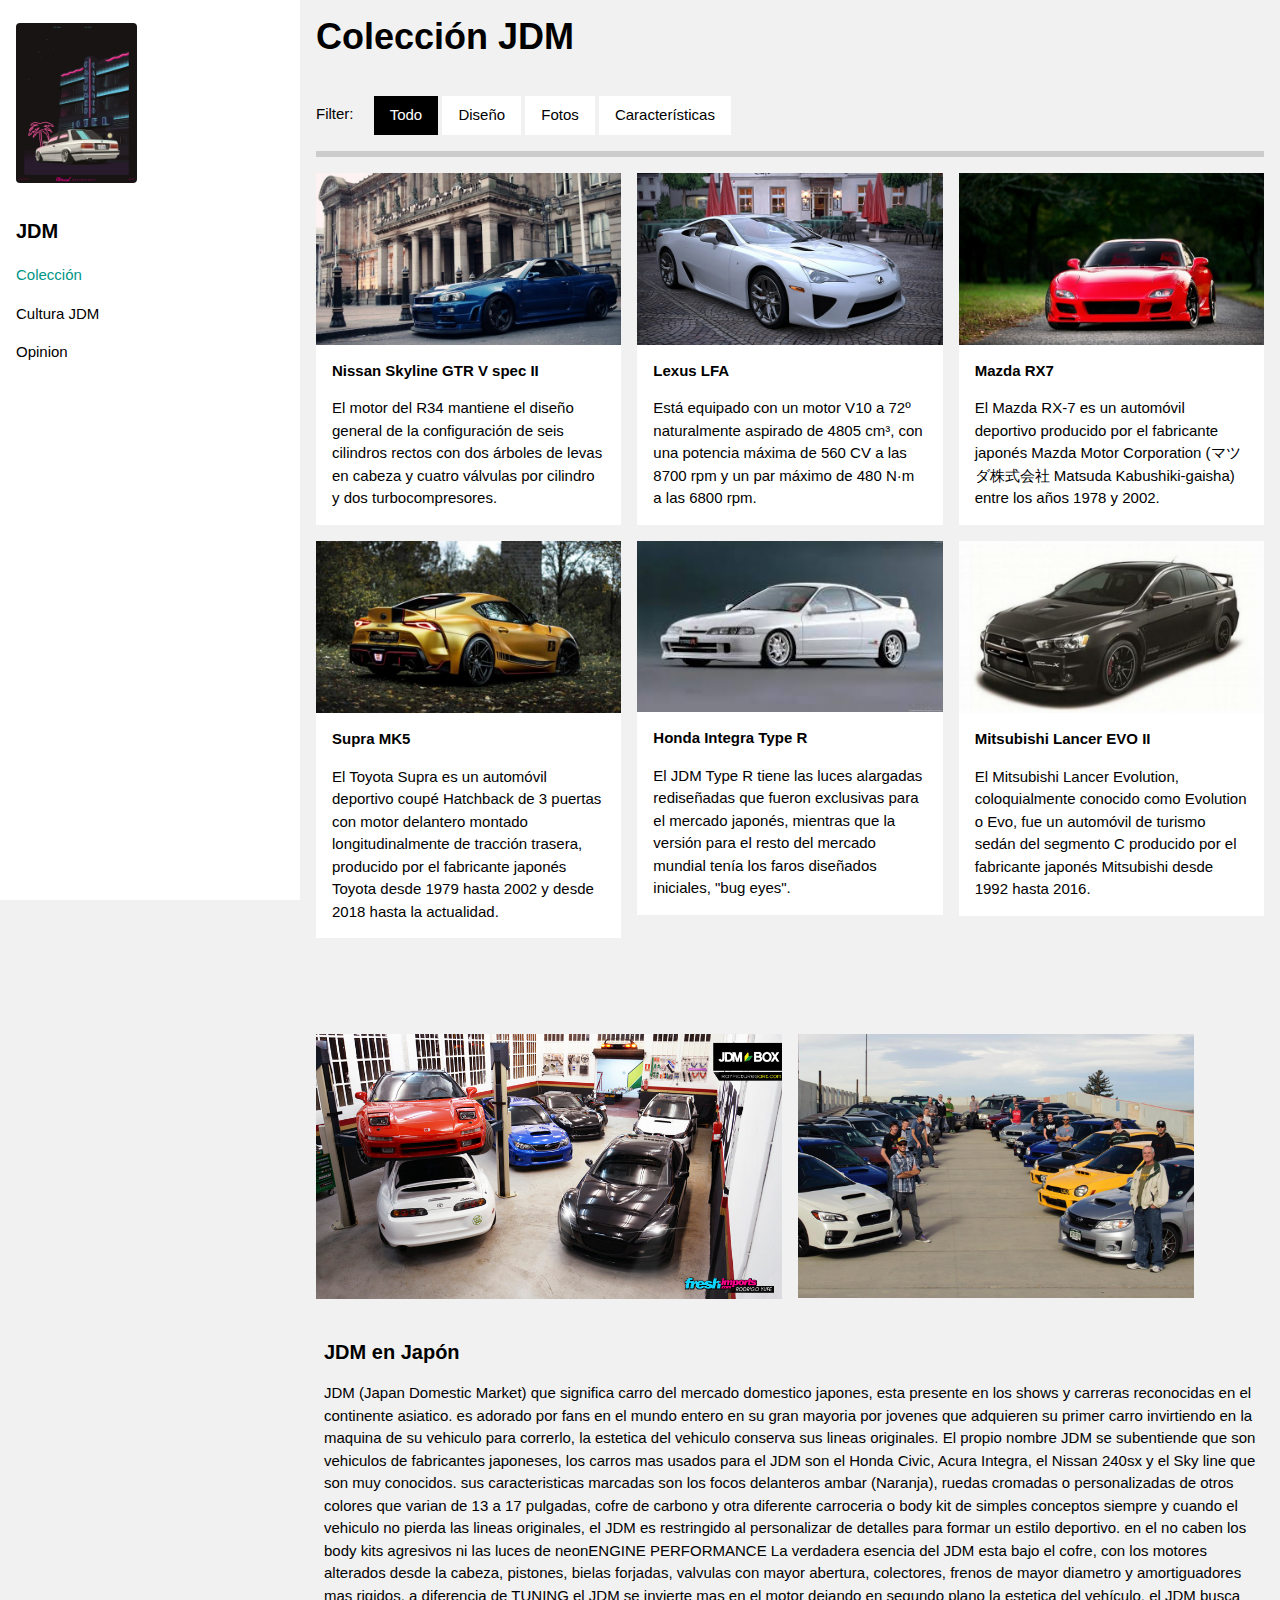
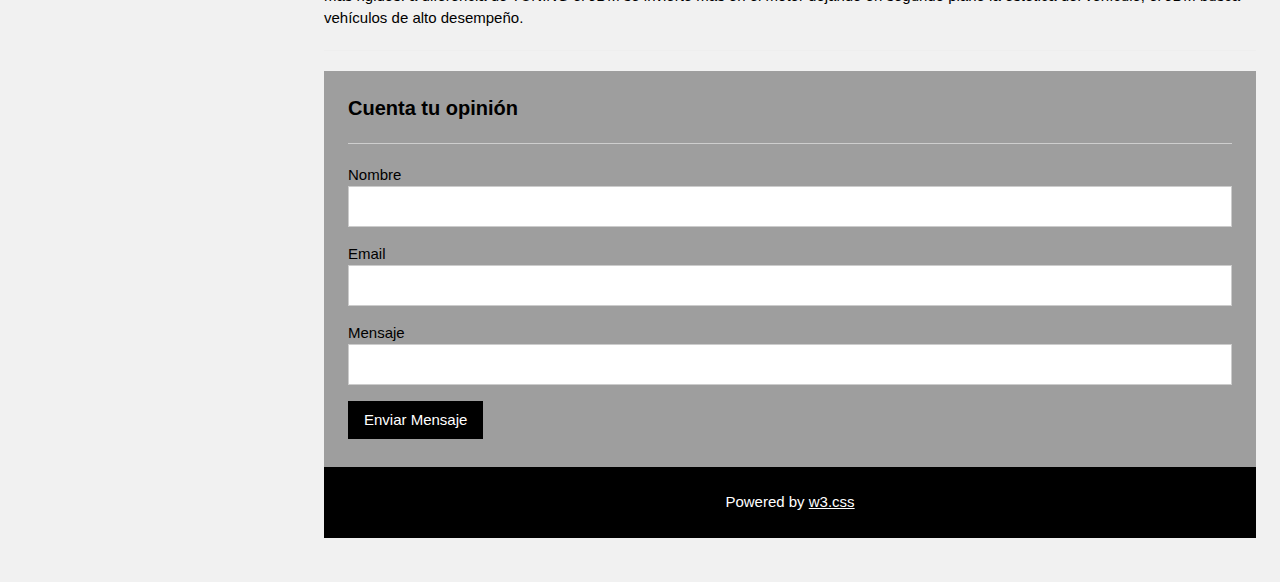
==== commit 1818bd8d: "UGITA3-Añadido info adiciona" ====
--- a/index.html
+++ b/index.html
@@ -23,7 +23,7 @@
   <div class="w3-bar-block">
     <a href="#coleccion" onclick="w3_close()" class="w3-bar-item w3-button w3-padding w3-text-teal">Colección</a> 
     <a href="#cultura" onclick="w3_close()" class="w3-bar-item w3-button w3-padding">Cultura JDM</a> 
-    <a href="#contact" onclick="w3_close()" class="w3-bar-item w3-button w3-padding">Opinión</a>
+    <a href="#contact" onclick="w3_close()" class="w3-bar-item w3-button w3-padding">Opinion</a>
   </div>
   
 </nav>
@@ -44,7 +44,7 @@
       <span class="w3-margin-right">Filter:</span> 
       <button class="w3-button w3-black">Todo</button>
       <button class="w3-button w3-white">Diseño</button>
-      <button class="w3-button w3-white w3-hide-small">Más fotos</button>
+      <button class="w3-button w3-white w3-hide-small">Fotos</button>
       <button class="w3-button w3-white w3-hide-small">Características</button>
     </div>
     </div>
